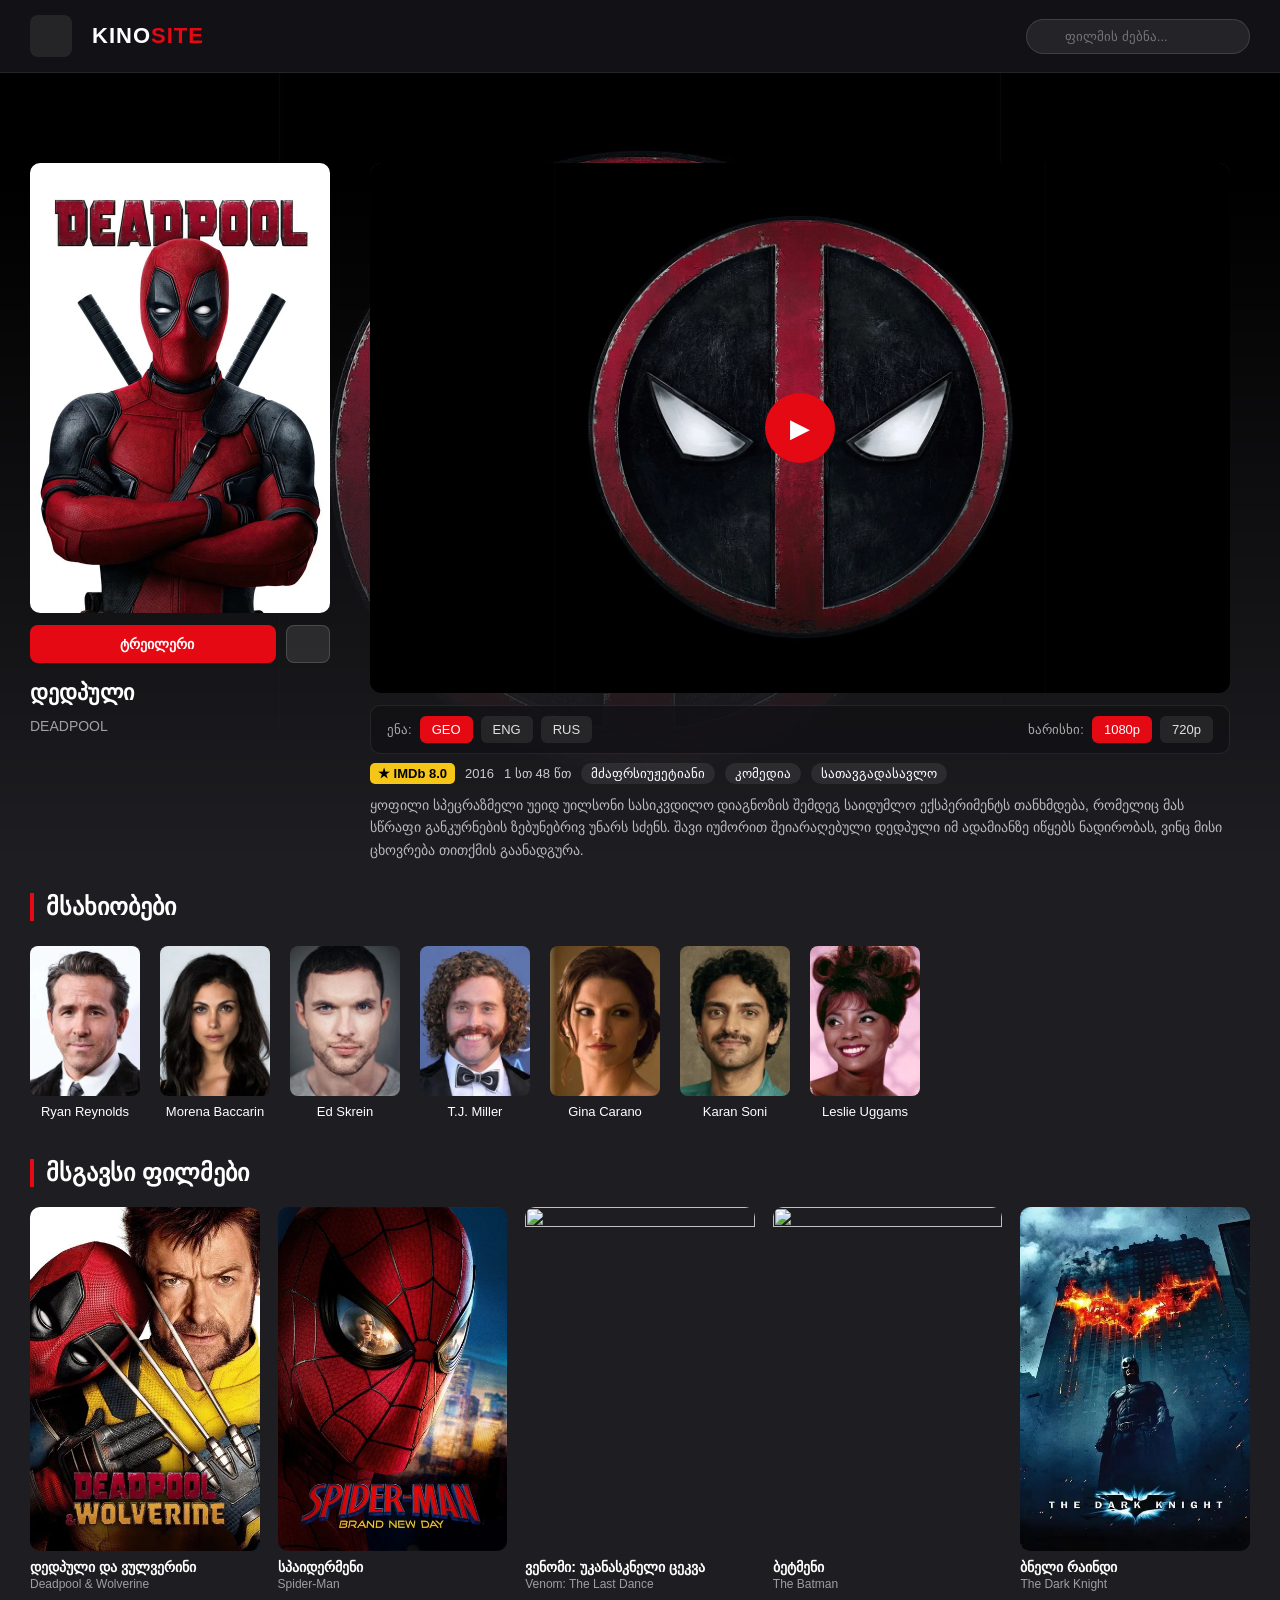
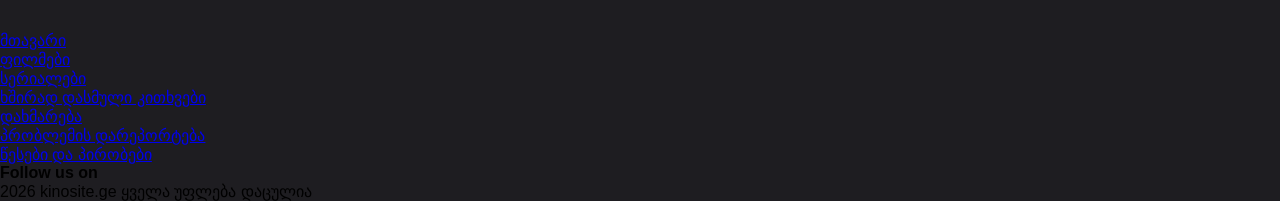
==== deadpoolmovie.html @ adba1d5c "css" ====
<!DOCTYPE html>
<html lang="ka">

<head>
    <meta charset="UTF-8">
    <meta name="viewport" content="width=device-width, initial-scale=1.0">
    <title>KINOSITE-ფილმები და სერიალები ქართულად</title>
    <link rel="shortcut icon" href="/image_2026-11-12_034039903-removebg-preview.png" type="image/x-icon">
    <link rel="stylesheet" href="https://cdnjs.cloudflare.com/ajax/libs/font-awesome/7.3.1/css/all.css"
        integrity="sha512-x9WwyMYBnlXMNQ6kQ/Lyzu1NqIhLQKL5Oq6xByfXuRj7s9CskyCbLv/1IjqzJmXwFXWr0ov6jBV7Qbc0hh9nHg=="
        crossorigin="anonymous" referrerpolicy="no-referrer">
    <link rel="stylesheet" href="deadpoolmovie.css">
</head>

<body>
    <header class="navbar">
        <div class="nav-left">
            <input type="checkbox" id="menu-toggle" class="toggle-checkbox">

            <label for="menu-toggle" class="menu-btn">
                <i class="fa-solid fa-bars"></i>
            </label>

            <a href="/index.html" class="logo">KINO<span>SITE</span></a>
            <nav class="dropdown-sidebar">
                <ul>
                    <li><a href="#"><i class="fa-solid fa-tv"></i> სერიალები</a></li>
                    <li><a href="/kinoebi.html"><i class="fa-solid fa-film"></i> ფილმები</a></li>
                    <li><a href="#"><i class="fa-solid fa-dragon"></i> ანიმეები</a></li>
                    <li><a href="#"><i class="fa-solid fa-wand-magic-sparkles"></i> ანიმაციები</a></li>

                    <li class="genre-item">
                        <input type="checkbox" id="genre-toggle" class="toggle-checkbox">
                        <label for="genre-toggle" class="genre-label">
                            <span><i class="fa-solid fa-layer-group"></i> ჟანრი</span>
                            <i class="fa-solid fa-chevron-down arrow"></i>
                        </label>

                        <ul class="genre-submenu">
                            <li><a href="#">მძაფრსიუჟეტიანი</a></li>
                            <li><a href="#">სათავგადასავლო</a></li>
                            <li><a href="#">ფანტასტიკა</a></li>
                            <li><a href="#">ფენტეზი</a></li>
                            <li><a href="#">კომედია</a></li>
                            <li><a href="#">დრამა</a></li>
                            <li><a href="#">თრილერი</a></li>
                            <li><a href="#">საშინელებათა</a></li>
                            <li><a href="#">დეტექტივი</a></li>
                            <li><a href="#">კრიმინალური</a></li>
                            <li><a href="#">მელოდრამა</a></li>
                            <li><a href="#">ისტორიული</a></li>
                            <li><a href="#">საოჯახო</a></li>
                        </ul>
                    </li>
                </ul>
            </nav>
        </div>

        <div class="nav-right">
            <div class="search-box">
                <i class="fa-solid fa-magnifying-glass"></i>
                <input type="text" id="search" placeholder="ფილმის ძებნა..." class="search-input">
            </div>
        </div>
    </header>

    <div class="container">
        <div class="backimg">
            <img src="/deadpool/moviepage/MJvUuCAgurK1JgXUJvGrDa37Ke.webp" alt="">
        </div>

        <div class="movieimg">
            <img src="/deadpool/moviepage/3E53WEZJqP6aM84D8CckXx4pIHw.webp" alt="">

            <div class="movie-actions">
                <button type="button" class="trailer-btn" onclick="openTrailer()">
                    <i class="fa-solid fa-film"></i> ტრეილერი
                </button>
                <button type="button" class="fav-btn" onclick="this.classList.toggle('active')">
                    <i class="fa-solid fa-heart"></i>
                </button>
            </div>
        </div>

        <div class="agwera">
            <p>დედპული <br> <span>DEADPOOL</span></p>
        </div>

        <div class="video-box" onclick="playVideo(this)">
            <img src="/deadpool/moviepage/MJvUuCAgurK1JgXUJvGrDa37Ke.webp" class="cover-img" alt="">
            <div class="play-btn">▶</div>

            <video id="myVideo" controls width="100%">
                <source src="/deadpool/moviepage/12916890_1920_1080_30fps.mp4" type="video/mp4">
            </video>
        </div>

        <div class="player-bar">
            <div class="lang-switch">
                <span>ენა:</span>
                <button type="button" class="opt-btn active" onclick="selectOpt(this)">GEO</button>
                <button type="button" class="opt-btn" onclick="selectOpt(this)">ENG</button>
                <button type="button" class="opt-btn" onclick="selectOpt(this)">RUS</button>
            </div>

            <div class="quality-switch">
                <span>ხარისხი:</span>
                <button type="button" class="opt-btn active" onclick="selectOpt(this)">1080p</button>
                <button type="button" class="opt-btn" onclick="selectOpt(this)">720p</button>
            </div>
        </div>

        <div class="movie-info">
            <div class="movie-meta">
                <span class="imdb">★ IMDb 8.0</span>
                <span>2016</span>
                <span>1 სთ 48 წთ</span>
                <span class="genre-tag">მძაფრსიუჟეტიანი</span>
                <span class="genre-tag">კომედია</span>
                <span class="genre-tag">სათავგადასავლო</span>
            </div>
            <p class="story">
                ყოფილი სპეცრაზმელი უეიდ უილსონი სასიკვდილო დიაგნოზის შემდეგ საიდუმლო ექსპერიმენტს თანხმდება,
                რომელიც მას სწრაფი განკურნების ზებუნებრივ უნარს სძენს. შავი იუმორით შეიარაღებული დედპული
                იმ ადამიანზე იწყებს ნადირობას, ვინც მისი ცხოვრება თითქმის გაანადგურა.
            </p>
        </div>
    </div>

    <div class="artist">
        <div class="artist-text">
            <p>მსახიობები</p>
        </div>

        <div class="card">
            <img src="/deadpool artist/Ryan Reynolds.webp" alt="">
            <p>Ryan Reynolds</p>
        </div>

        <div class="card">
            <img src="/deadpool artist/Morena Baccarin.webp" alt="">
            <p>Morena Baccarin</p>
        </div>

        <div class="card">
            <img src="/deadpool artist/Ed Skrein.webp" alt="">
            <p>Ed Skrein</p>
        </div>

        <div class="card">
            <img src="/deadpool artist/T.J miller.webp" alt="">
            <p>T.J. Miller</p>
        </div>

        <div class="card">
            <img src="/deadpool artist/Gina Carano.webp" alt="">
            <p>Gina Carano</p>
        </div>

        <div class="card">
            <img src="/deadpool artist/Karan Soni.webp" alt="">
            <p>Karan Soni</p>
        </div>

        <div class="card">
            <img src="/deadpool artist/Lestie Uggams.webp" alt="">
            <p>Leslie Uggams</p>
        </div>
    </div>

    <div class="similar-movies">
        <div class="similar-title">
            <p>მსგავსი ფილმები</p>
        </div>

        <div class="similar-grid">
            <a href="/deadpool.html" class="similar-card">
                <img src="/movies/Deadpool & Wolverine.webp" alt="">
                <p>დედპული და ვულვერინი</p>
                <span>Deadpool & Wolverine</span>
            </a>

            <a href="/deadpool.html" class="similar-card">
                <img src="/movies/spiderman.webp" alt="">
                <p>სპაიდერმენი</p>
                <span>Spider-Man</span>
            </a>

            <a href="/deadpool.html" class="similar-card">
                <img src="/movies/venom3.webp" alt="">
                <p>ვენომი: უკანასკნელი ცეკვა</p>
                <span>Venom: The Last Dance</span>
            </a>

            <a href="/deadpool.html" class="similar-card">
                <img src="/movies/batman.webp" alt="">
                <p>ბეტმენი</p>
                <span>The Batman</span>
            </a>

            <a href="/deadpool.html" class="similar-card">
                <img src="/movies/the dark knight.webp" alt="">
                <p>ბნელი რაინდი</p>
                <span>The Dark Knight</span>
            </a>
        </div>
    </div>

    <div id="trailerModal" class="trailer-modal" onclick="closeTrailer(event)">
        <div class="trailer-content">
            <button type="button" class="close-trailer" onclick="closeTrailer(event)">✕</button>
            <iframe id="trailerFrame" src="" title="Deadpool Trailer" allowfullscreen></iframe>
        </div>
    </div>

    <footer class="footer">
        <div class="footer-top">
            <div class="footer-links">
                <ul>
                    <li><a href="/index.html">მთავარი</a></li>
                    <li><a href="/kinoebi.html">ფილმები</a></li>
                    <li><a href="#">სერიალები</a></li>
                </ul>

                <ul>
                    <li><a href="#">ხშირად დასმული კითხვები</a></li>
                    <li><a href="#">დახმარება</a></li>
                    <li><a href="#">პრობლემის დარეპორტება</a></li>
                </ul>

                <ul>
                    <li><a href="#">წესები და პირობები</a></li>
                </ul>
            </div>

            <div class="footer-social">
                <h4>Follow us on</h4>
                <div class="social-icons">
                    <a href="#"><i class="fa-brands fa-facebook"></i></a>
                    <a href="#"><i class="fa-brands fa-tiktok"></i></a>
                    <a href="#"><i class="fa-brands fa-instagram"></i></a>
                </div>
            </div>
        </div>

        <div class="footer-bottom">
            <span>2026 kinosite.ge</span>
            <span>ყველა უფლება დაცულია</span>
        </div>
    </footer>
<a href="#top" class="magla-asvla" id="backToTop">
    <i class="fa-solid fa-arrow-up"></i>
</a>
    <script src="/deadpoolmoviel.js"></script>
    
</body>

</html>
---- deadpoolmovie.css ----
* {
  margin: 0;
  padding: 0;
  box-sizing: border-box;
}

body {
  width: 100%;
  background-color: #1E1D21;
  font-family: Arial, Helvetica, sans-serif;
  max-width: 100%;
}

.toggle-checkbox {
  display: none;
}

.navbar {
  position: sticky;
  top: 0;
  z-index: 1000;
  display: flex;
  justify-content: space-between;
  align-items: center;
  padding: 15px 30px;
  background: rgba(18, 18, 22, 0.92);
  backdrop-filter: blur(8px);
  border-bottom: 1px solid rgba(255, 255, 255, 0.08);
}

.nav-left {
  display: flex;
  align-items: center;
  gap: 20px;
  position: relative;
}

.menu-btn {
  background: rgba(255, 255, 255, 0.08);
  color: #fff;
  font-size: 20px;
  width: 42px;
  height: 42px;
  border-radius: 8px;
  cursor: pointer;
  display: flex;
  align-items: center;
  justify-content: center;
  transition: 0.25s;
  user-select: none;
}

.menu-btn:hover {
  background: #e50914;
}

.logo {
  color: #fff;
  font-size: 22px;
  font-weight: bold;
  text-decoration: none;
  letter-spacing: 1px;
}

.logo span {
  color: #e50914;
}

.dropdown-sidebar {
  position: absolute;
  top: 58px;
  left: 0;
  width: 250px;
  max-height: 80vh;
  overflow-y: auto;
  background: #18181f;
  border: 1px solid rgba(255, 255, 255, 0.1);
  border-radius: 10px;
  padding: 8px 0;
  box-shadow: 0 15px 35px rgba(0, 0, 0, 0.65);
  opacity: 0;
  visibility: hidden;
  transform: translateY(-10px);
  transition: all 0.25s ease;
}

#menu-toggle:checked ~ .dropdown-sidebar {
  opacity: 1;
  visibility: visible;
  transform: translateY(0);
}

#menu-toggle:checked + .menu-btn {
  background: #e50914;
}

.dropdown-sidebar::-webkit-scrollbar {
  width: 5px;
}

.dropdown-sidebar::-webkit-scrollbar-thumb {
  background: #e50914;
  border-radius: 5px;
}

.dropdown-sidebar ul {
  list-style: none;
  margin: 0;
  padding: 0;
}

.dropdown-sidebar ul li a,
.genre-label {
  display: flex;
  align-items: center;
  justify-content: space-between;
  padding: 12px 20px;
  color: #e0e0e0;
  text-decoration: none;
  font-size: 15px;
  cursor: pointer;
  transition: 0.2s;
  user-select: none;
}

.dropdown-sidebar ul li a {
  justify-content: flex-start;
  gap: 12px;
}

.genre-label span {
  display: flex;
  align-items: center;
  gap: 12px;
}

.dropdown-sidebar ul li a i:first-child,
.genre-label span i {
  width: 18px;
  text-align: center;
  color: #e50914;
}

.dropdown-sidebar ul li a:hover,
.genre-label:hover {
  background: rgba(255, 255, 255, 0.07);
  color: #fff;
  padding-left: 25px;
}

.arrow {
  font-size: 12px;
  transition: transform 0.25s ease;
}

.genre-submenu {
  display: none;
  background: #121217;
  padding: 5px 0;
  border-top: 1px solid rgba(255, 255, 255, 0.05);
}

#genre-toggle:checked ~ .genre-submenu {
  display: block;
}

#genre-toggle:checked + .genre-label .arrow {
  transform: rotate(180deg);
}

.genre-submenu li a {
  padding: 9px 20px 9px 48px;
  font-size: 14px;
  color: #b0b0b0;
}

.genre-submenu li a:hover {
  color: #e50914;
  padding-left: 52px;
}

.search-box {
  position: relative;
  display: flex;
  align-items: center;
}

.search-box i {
  position: absolute;
  left: 14px;
  color: #888;
  font-size: 14px;
  pointer-events: none;
}

.search-input {
  background: rgba(255, 255, 255, 0.08);
  border: 1px solid rgba(255, 255, 255, 0.12);
  padding: 9px 15px 9px 38px;
  border-radius: 20px;
  color: #fff;
  outline: none;
  transition: 0.25s;
}

.search-input:focus {
  border-color: #e50914;
}

.container {
  position: relative;
  width: 100%;
  min-height: 780px;
}

.backimg {
  width: 100%;
  height: 780px;
}

.backimg img {
  display: block;
  width: 100%;
  height: 100%;
  object-fit: cover;
  -webkit-mask-image: linear-gradient(to bottom, black 100px, transparent 100%);
  mask-image: linear-gradient(to bottom, black 100px, transparent 100%);
}

.movieimg {
  position: absolute;
  top: 90px;
  left: 30px;
  width: 300px;
}

.movieimg img {
  position: static;
  width: 300px;
  height: 450px;
  object-fit: cover;
  border-radius: 10px;
  display: block;
}

.movie-actions {
  display: flex;
  gap: 10px;
  margin-top: 12px;
}

.trailer-btn {
  flex: 1;
  background: #e50914;
  color: #fff;
  border: none;
  padding: 11px 16px;
  border-radius: 8px;
  font-size: 14px;
  font-weight: bold;
  cursor: pointer;
  display: flex;
  align-items: center;
  justify-content: center;
  gap: 8px;
  transition: 0.2s;
}

.trailer-btn:hover {
  background: #f6121d;
}

.fav-btn {
  width: 44px;
  background: rgba(255, 255, 255, 0.1);
  color: #fff;
  border: 1px solid rgba(255, 255, 255, 0.15);
  border-radius: 8px;
  font-size: 16px;
  cursor: pointer;
  transition: 0.2s;
}

.fav-btn:hover,
.fav-btn.active {
  background: #e50914;
  border-color: #e50914;
}

.agwera p {
  position: absolute;
  top: 605px;
  left: 30px;
  width: 300px;
  color: white;
  font-size: 22px;
  font-weight: bold;
  line-height: 1.4;
}

.agwera p span {
  font-size: 14px;
  color: #a0a0a8;
  font-weight: normal;
}

.video-box {
  position: absolute;
  top: 90px;
  left: 370px;
  right: 50px;
  height: 530px;
  cursor: pointer;
  background: #000;
  border-radius: 12px;
  overflow: hidden;
}

.video-box video {
  position: absolute;
  inset: 0;
  width: 100%;
  height: 100%;
  object-fit: contain;
}

.cover-img {
  position: absolute;
  inset: 0;
  width: 100%;
  height: 100%;
  object-fit: cover;
  z-index: 2;
}

.play-btn {
  position: absolute;
  top: 50%;
  left: 50%;
  transform: translate(-50%, -50%);
  width: 70px;
  height: 70px;
  background: #e50914;
  color: #fff;
  font-size: 26px;
  border-radius: 50%;
  display: flex;
  align-items: center;
  justify-content: center;
  z-index: 3;
}

.seek-left,
.seek-right {
  position: absolute;
  top: 0;
  width: 30%;
  height: 82%;
  z-index: 1;
}

.seek-left {
  left: 0;
}

.seek-right {
  right: 0;
}

.player-bar {
  position: absolute;
  top: 632px;
  left: 370px;
  right: 50px;
  display: flex;
  justify-content: space-between;
  align-items: center;
  flex-wrap: wrap;
  gap: 12px;
  background: rgba(18, 18, 22, 0.85);
  border: 1px solid rgba(255, 255, 255, 0.08);
  padding: 10px 16px;
  border-radius: 10px;
}

.lang-switch,
.quality-switch {
  display: flex;
  align-items: center;
  gap: 8px;
  color: #aaa;
  font-size: 13px;
}

.opt-btn {
  background: rgba(255, 255, 255, 0.08);
  color: #e0e0e0;
  border: none;
  padding: 6px 12px;
  border-radius: 6px;
  font-size: 13px;
  cursor: pointer;
  transition: 0.2s;
}

.opt-btn:hover,
.opt-btn.active {
  background: #e50914;
  color: #fff;
}

.movie-info {
  position: absolute;
  top: 690px;
  left: 370px;
  right: 50px;
  color: #e0e0e0;
}

.movie-meta {
  display: flex;
  flex-wrap: wrap;
  align-items: center;
  gap: 10px;
  font-size: 13px;
  margin-bottom: 10px;
  color: #ccc;
}

.imdb {
  background: #f5c518;
  color: #000;
  font-weight: bold;
  padding: 3px 8px;
  border-radius: 5px;
}

.genre-tag {
  background: rgba(255, 255, 255, 0.08);
  padding: 3px 10px;
  border-radius: 12px;
  color: #fff;
}

.story {
  font-size: 14px;
  line-height: 1.6;
  color: #b8b8c0;
}

.artist {
  display: flex;
  flex-wrap: wrap;
  padding: 40px 30px 30px;
  gap: 20px;
}

.artist .artist-text {
  width: 100%;
  color: white;
  font-size: 24px;
  font-weight: bold;
  border-left: 4px solid #e50914;
  padding-left: 12px;
  margin-bottom: 5px;
}

.artist .card {
  display: flex;
  flex-direction: column;
  align-items: center;
  text-align: center;
  width: 110px;
  color: white;
  font-size: 13px;
  gap: 8px;
}

.artist .card img {
  width: 100%;
  height: 150px;
  object-fit: cover;
  border-radius: 8px;
}

.similar-movies {
  padding: 10px 30px 40px;
}

.similar-title {
  color: white;
  font-size: 24px;
  font-weight: bold;
  border-left: 4px solid #e50914;
  padding-left: 12px;
  margin-bottom: 20px;
}

.similar-grid {
  display: grid;
  grid-template-columns: repeat(5, 1fr);
  gap: 18px;
}

.similar-card {
  text-decoration: none;
  color: #fff;
  display: flex;
  flex-direction: column;
}

.similar-card img {
  width: 100%;
  aspect-ratio: 2 / 3;
  object-fit: cover;
  border-radius: 10px;
  margin-bottom: 8px;
  transition: 0.3s;
}

.similar-card:hover img {
  transform: scale(1.03);
}

.similar-card p {
  font-size: 14px;
  font-weight: bold;
}

.similar-card span {
  font-size: 12px;
  color: #9e9ea6;
  margin-top: 2px;
}

.trailer-modal {
  position: fixed;
  inset: 0;
  background: rgba(0, 0, 0, 0.85);
  z-index: 2000;
  display: none;
  align-items: center;
  justify-content: center;
  padding: 20px;
}

.trailer-modal.open {
  display: flex;
}

.trailer-content {
  position: relative;
  width: 100%;
  max-width: 850px;
  aspect-ratio: 16 / 9;
  background: #000;
  border-radius: 12px;
  overflow: hidden;
}

.trailer-content iframe {
  width: 100%;
  height: 100%;
  border: none;
}

.close-trailer {
  position: absolute;
  top: 10px;
  right: 10px;
  width: 34px;
  height: 34px;
  background: #e50914;
  color: #fff;
  border: none;
  border-radius: 50%;
  font-size: 16px;
  cursor: pointer;
  z-index: 10;
}
html {
  scroll-behavior: smooth;
}

.magla-asvla {
  position: fixed;
  bottom: 25px;
  right: 25px;
  width: 44px;
  height: 44px;
  background: #e50914;
  color: #fff;
  border-radius: 50%;
  display: none;
  align-items: center;
  justify-content: center;
  text-decoration: none;
  font-size: 16px;
  box-shadow: 0 6px 20px rgba(0, 0, 0, 0.5);
  z-index: 900;
  transition: 0.25s;
}

.magla-asvla.visible {
  display: flex;
}

.magla-asvla:hover {
  transform: translateY(-3px);
}
@media (max-width: 1100px) {
  .container {
    min-height: auto;
    display: flex;
    flex-direction: column;
    align-items: center;
    width: 100%;
    padding: 20px 15px 30px;
    gap: 18px;
  }

  .backimg {
    display: none;
  }

  .video-box {
    position: relative;
    order: 1;
    width: 100%;
    height: auto;
    aspect-ratio: 16 / 9;
    top: auto;
    left: auto;
    right: auto;
  }

  .player-bar {
    position: static;
    order: 2;
    width: 100%;
  }

  .movieimg {
    position: static;
    order: 3;
    width: 180px;
    display: flex;
    flex-direction: column;
    align-items: center;
  }

  .movieimg img {
    width: 170px;
    height: auto;
  }

  .movie-actions {
    width: 100%;
  }

  .agwera {
    order: 4;
    width: 100%;
    text-align: center;
  }

  .agwera p {
    position: static;
    width: 100%;
    font-size: 24px;
  }

  .movie-info {
    position: static;
    order: 5;
    width: 100%;
  }

  .movie-meta {
    justify-content: center;
  }

  .story {
    text-align: center;
  }

  .artist {
    padding: 15px 15px 30px;
    justify-content: center;
  }

  .similar-movies {
    padding: 10px 15px 30px;
  }

  .similar-grid {
    grid-template-columns: repeat(3, 1fr);
    gap: 10px;
  }

  .footer-links {
    grid-template-columns: 1fr !important;
    gap: 25px !important;
  }
}
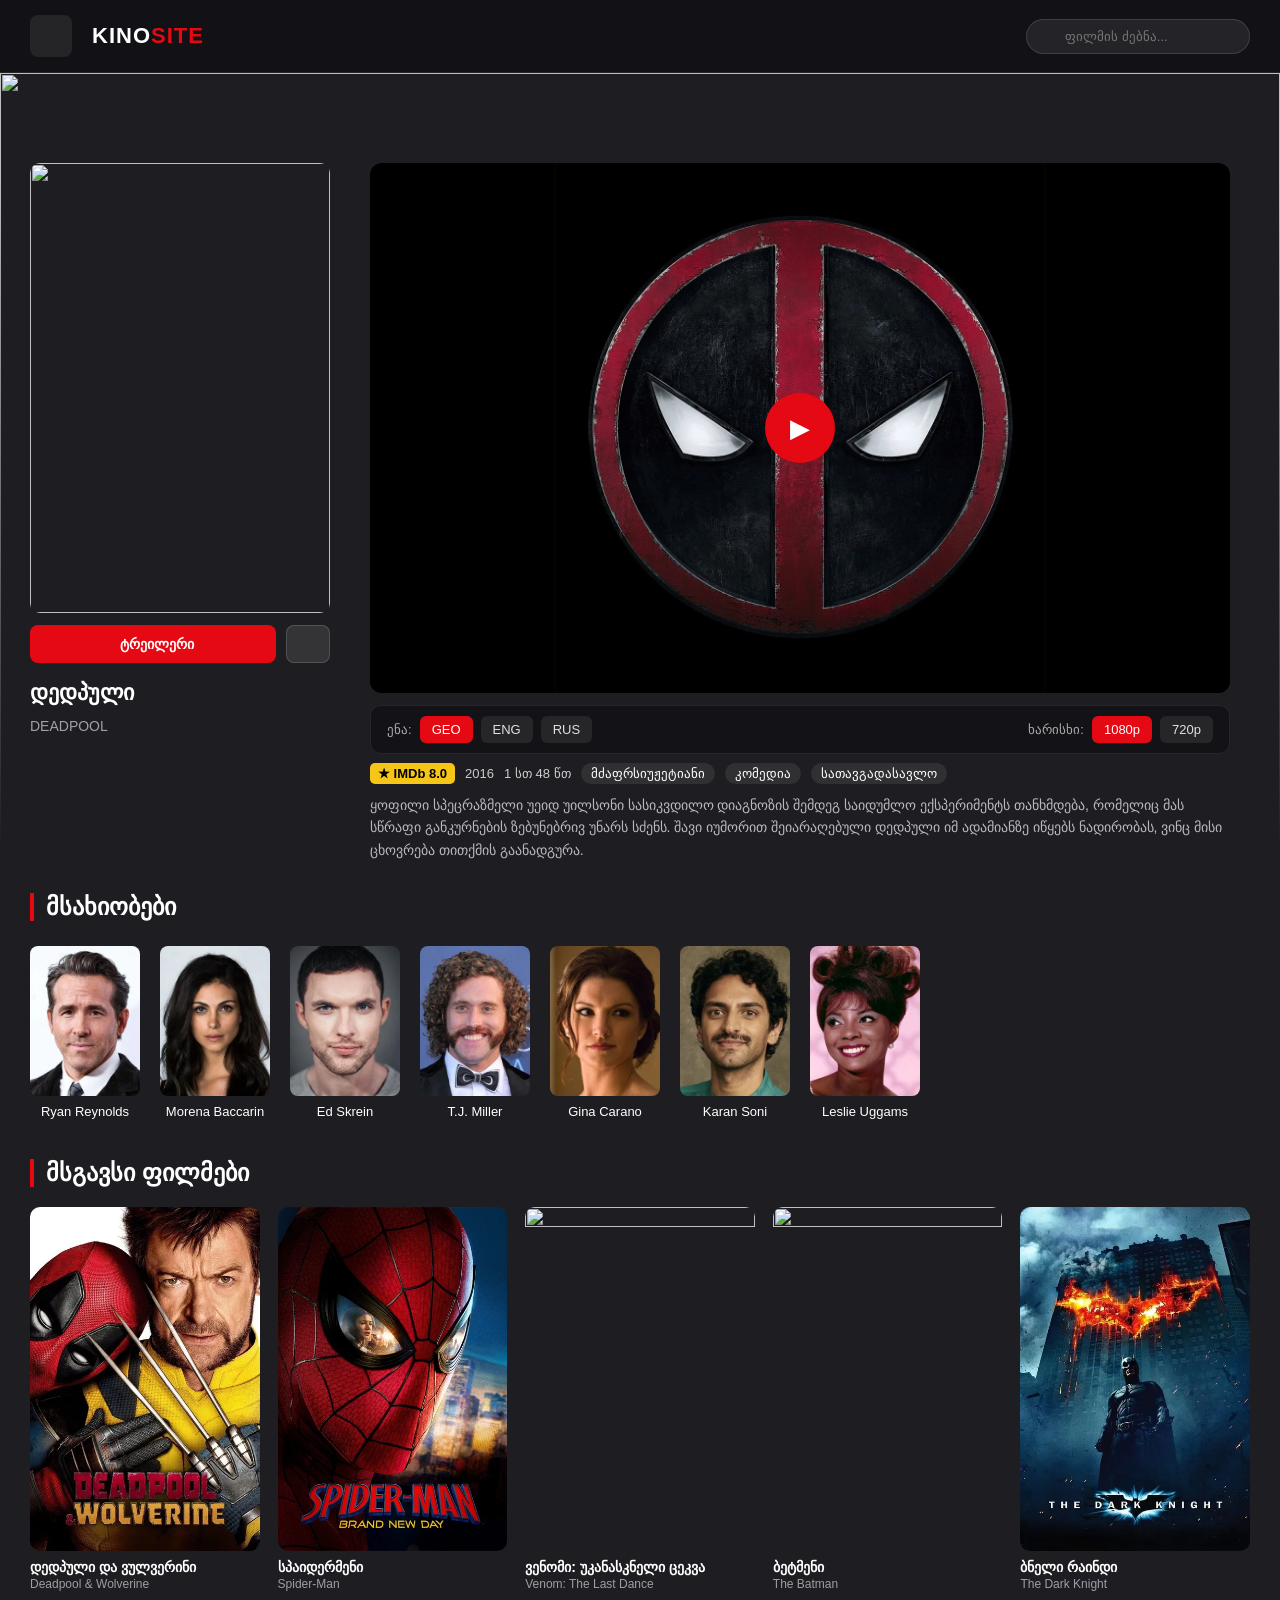
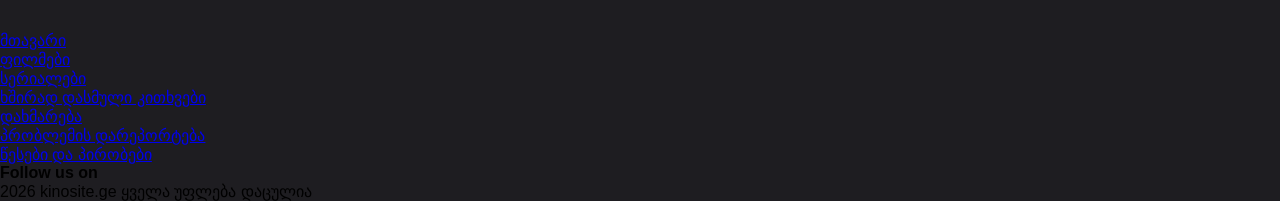
==== commit a3875d67: "damgala" ====
--- a/deadpoolmovie.html
+++ b/deadpoolmovie.html
@@ -9,7 +9,7 @@
     <link rel="stylesheet" href="https://cdnjs.cloudflare.com/ajax/libs/font-awesome/7.3.1/css/all.css"
         integrity="sha512-x9WwyMYBnlXMNQ6kQ/Lyzu1NqIhLQKL5Oq6xByfXuRj7s9CskyCbLv/1IjqzJmXwFXWr0ov6jBV7Qbc0hh9nHg=="
         crossorigin="anonymous" referrerpolicy="no-referrer">
-    <link rel="stylesheet" href="deadpoolmovie.css">
+        <link rel="stylesheet" href="deadpoolmovie.css">
 </head>
 
 <body>
@@ -21,11 +21,11 @@
                 <i class="fa-solid fa-bars"></i>
             </label>
 
-            <a href="/index.html" class="logo">KINO<span>SITE</span></a>
+            <a href="index.html" class="logo">KINO<span>SITE</span></a>
             <nav class="dropdown-sidebar">
                 <ul>
                     <li><a href="#"><i class="fa-solid fa-tv"></i> სერიალები</a></li>
-                    <li><a href="/kinoebi.html"><i class="fa-solid fa-film"></i> ფილმები</a></li>
+                    <li><a href="kinoebi.html"><i class="fa-solid fa-film"></i> ფილმები</a></li>
                     <li><a href="#"><i class="fa-solid fa-dragon"></i> ანიმეები</a></li>
                     <li><a href="#"><i class="fa-solid fa-wand-magic-sparkles"></i> ანიმაციები</a></li>
 
@@ -66,11 +66,11 @@
 
     <div class="container">
         <div class="backimg">
-            <img src="/deadpool/moviepage/MJvUuCAgurK1JgXUJvGrDa37Ke.webp" alt="">
+            <img src="MJvUuCAgurK1JgXUJvGrDa37Ke.webp" alt="">
         </div>
 
         <div class="movieimg">
-            <img src="/deadpool/moviepage/3E53WEZJqP6aM84D8CckXx4pIHw.webp" alt="">
+            <img src="3E53WEZJqP6aM84D8CckXx4pIHw.webp" alt="">
 
             <div class="movie-actions">
                 <button type="button" class="trailer-btn" onclick="openTrailer()">
@@ -87,11 +87,11 @@
         </div>
 
         <div class="video-box" onclick="playVideo(this)">
-            <img src="/deadpool/moviepage/MJvUuCAgurK1JgXUJvGrDa37Ke.webp" class="cover-img" alt="">
+            <img src="moviepage/MJvUuCAgurK1JgXUJvGrDa37Ke.webp" class="cover-img" alt="">
             <div class="play-btn">▶</div>
 
             <video id="myVideo" controls width="100%">
-                <source src="/deadpool/moviepage/12916890_1920_1080_30fps.mp4" type="video/mp4">
+                <source src="moviepage/12916890_1920_1080_30fps.mp4" type="video/mp4">
             </video>
         </div>
 
@@ -248,11 +248,11 @@
             <span>ყველა უფლება დაცულია</span>
         </div>
     </footer>
-<a href="#top" class="magla-asvla" id="backToTop">
-    <i class="fa-solid fa-arrow-up"></i>
-</a>
-    <script src="/deadpoolmoviel.js"></script>
-    
+    <a href="#top" class="magla-asvla" id="backToTop">
+        <i class="fa-solid fa-arrow-up"></i>
+    </a>
+    <script src="deadpoolmovie.js"></script>
+
 </body>
 
 </html>
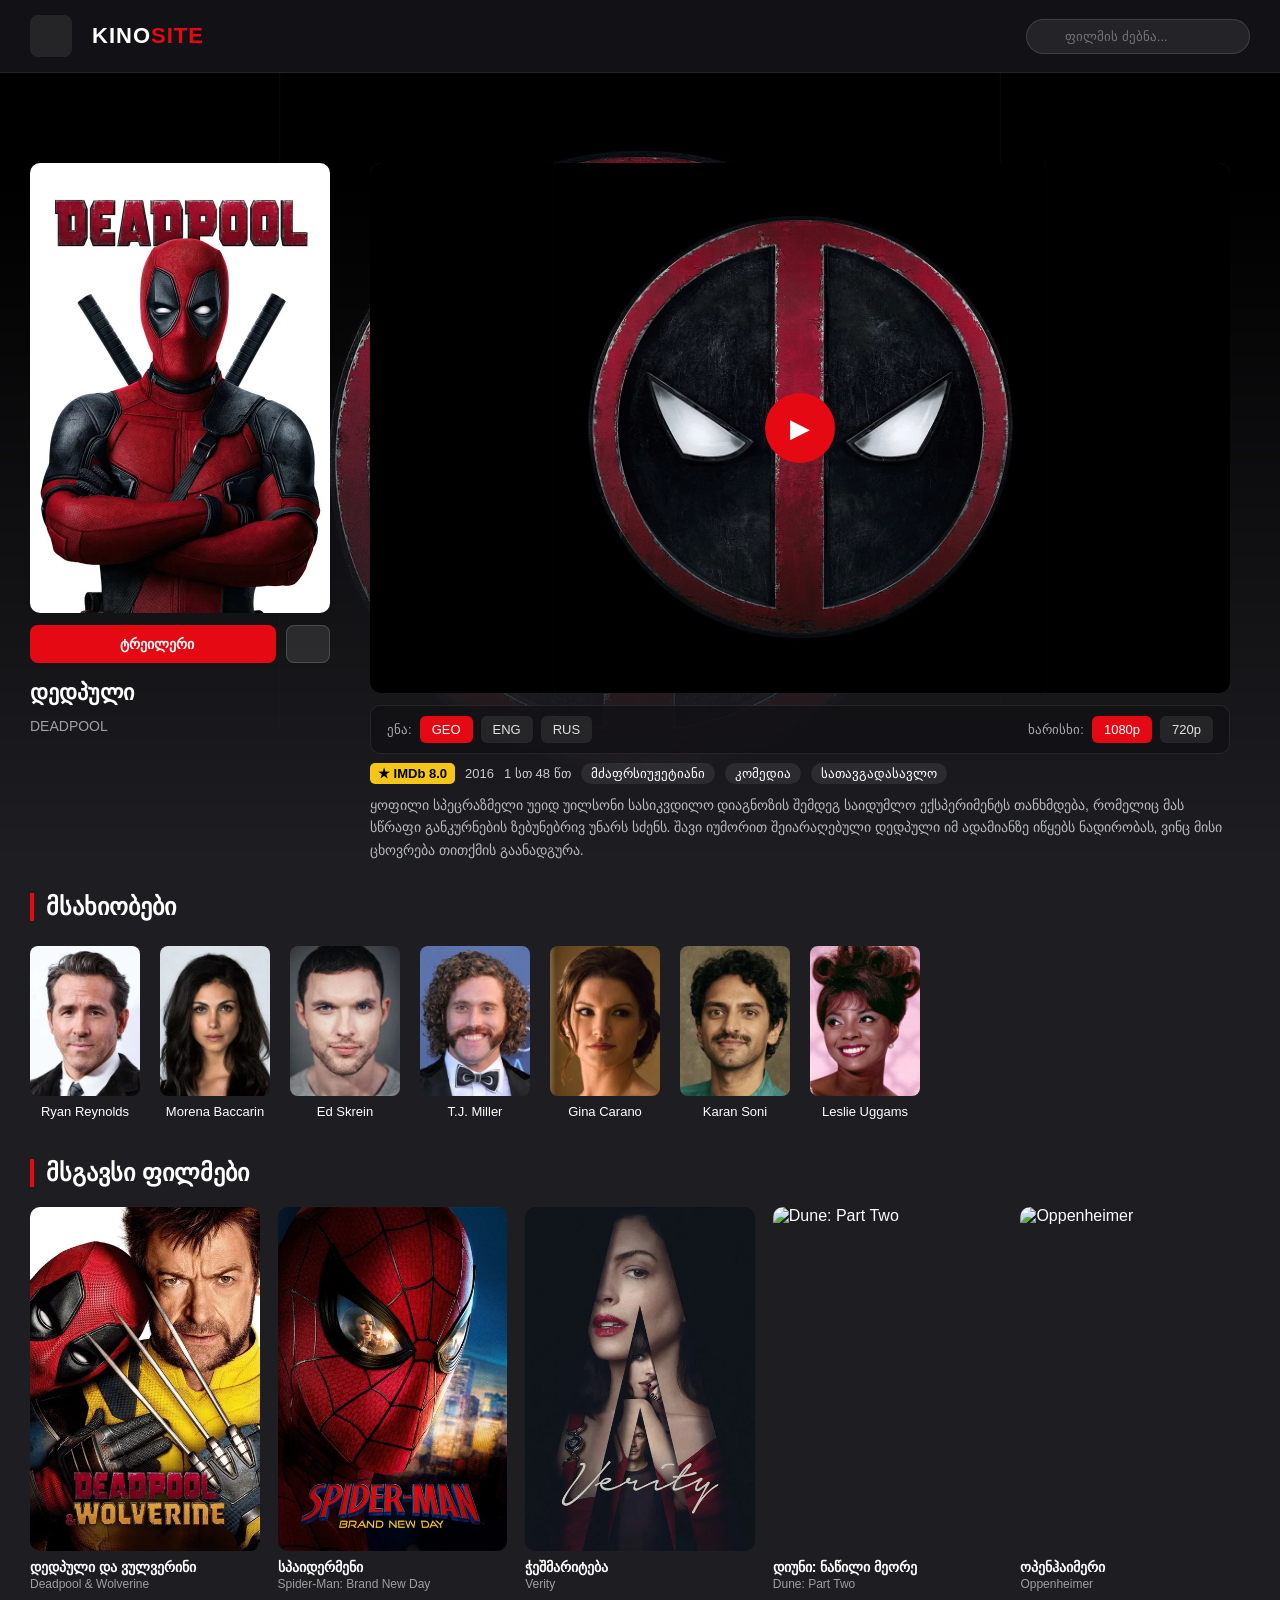
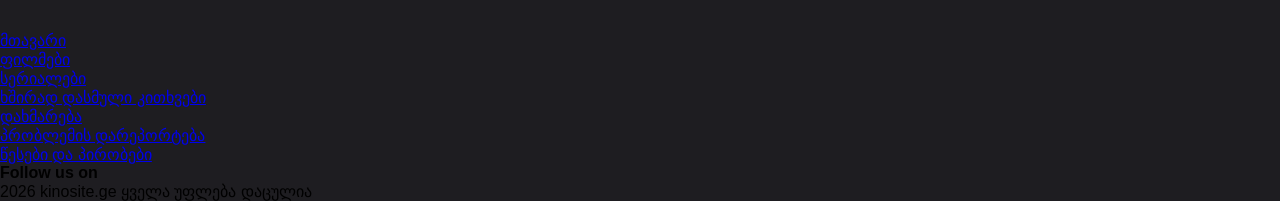
==== commit 8cce5efa: "more js" ====
--- a/deadpoolmovie.html
+++ b/deadpoolmovie.html
@@ -4,15 +4,16 @@
 <head>
     <meta charset="UTF-8">
     <meta name="viewport" content="width=device-width, initial-scale=1.0">
-    <title>KINOSITE-ფილმები და სერიალები ქართულად</title>
-    <link rel="shortcut icon" href="/image_2026-11-12_034039903-removebg-preview.png" type="image/x-icon">
+    <title id="pageTitle">KINOSITE - ფილმები და სერიალები ქართულად</title>
+    <link rel="shortcut icon" href="image_2026-11-12_034039903-removebg-preview.png" type="image/x-icon">
     <link rel="stylesheet" href="https://cdnjs.cloudflare.com/ajax/libs/font-awesome/7.3.1/css/all.css"
         integrity="sha512-x9WwyMYBnlXMNQ6kQ/Lyzu1NqIhLQKL5Oq6xByfXuRj7s9CskyCbLv/1IjqzJmXwFXWr0ov6jBV7Qbc0hh9nHg=="
         crossorigin="anonymous" referrerpolicy="no-referrer">
-        <link rel="stylesheet" href="deadpoolmovie.css">
+    <link rel="stylesheet" href="deadpoolmovie.css">
+    <link rel="stylesheet" href="mtavari.css">
 </head>
 
-<body>
+<body id="top">
     <header class="navbar">
         <div class="nav-left">
             <input type="checkbox" id="menu-toggle" class="toggle-checkbox">
@@ -24,10 +25,10 @@
             <a href="index.html" class="logo">KINO<span>SITE</span></a>
             <nav class="dropdown-sidebar">
                 <ul>
-                    <li><a href="#"><i class="fa-solid fa-tv"></i> სერიალები</a></li>
+                    <li><a href="index.html"><i class="fa-solid fa-tv"></i> სერიალები</a></li>
                     <li><a href="kinoebi.html"><i class="fa-solid fa-film"></i> ფილმები</a></li>
-                    <li><a href="#"><i class="fa-solid fa-dragon"></i> ანიმეები</a></li>
-                    <li><a href="#"><i class="fa-solid fa-wand-magic-sparkles"></i> ანიმაციები</a></li>
+                    <li><a href="index.html"><i class="fa-solid fa-dragon"></i> ანიმეები</a></li>
+                    <li><a href="index.html"><i class="fa-solid fa-wand-magic-sparkles"></i> ანიმაციები</a></li>
 
                     <li class="genre-item">
                         <input type="checkbox" id="genre-toggle" class="toggle-checkbox">
@@ -59,113 +60,83 @@
         <div class="nav-right">
             <div class="search-box">
                 <i class="fa-solid fa-magnifying-glass"></i>
-                <input type="text" id="search" placeholder="ფილმის ძებნა..." class="search-input">
+                <input type="text" id="moviePageSearch" placeholder="ფილმის ძებნა..." class="search-input">
             </div>
         </div>
     </header>
 
     <div class="container">
         <div class="backimg">
-            <img src="MJvUuCAgurK1JgXUJvGrDa37Ke.webp" alt="">
+            <img id="movieBackdrop" src="" alt="">
         </div>
 
         <div class="movieimg">
-            <img src="3E53WEZJqP6aM84D8CckXx4pIHw.webp" alt="">
+            <img id="moviePoster" src="" alt="">
 
             <div class="movie-actions">
                 <button type="button" class="trailer-btn" onclick="openTrailer()">
                     <i class="fa-solid fa-film"></i> ტრეილერი
                 </button>
-                <button type="button" class="fav-btn" onclick="this.classList.toggle('active')">
+                <button type="button" class="fav-btn" id="favBtn" onclick="toggleFavorite()">
                     <i class="fa-solid fa-heart"></i>
                 </button>
             </div>
         </div>
 
         <div class="agwera">
-            <p>დედპული <br> <span>DEADPOOL</span></p>
+            <p id="movieTitles">იტვირთება... <br> <span>LOADING</span></p>
         </div>
 
         <div class="video-box" onclick="playVideo(this)">
-            <img src="moviepage/MJvUuCAgurK1JgXUJvGrDa37Ke.webp" class="cover-img" alt="">
-            <div class="play-btn">▶</div>
+            <img id="videoCover" src="" class="cover-img" alt="">
+            <div class="play-btn" id="playBtn">▶</div>
 
             <video id="myVideo" controls width="100%">
-                <source src="moviepage/12916890_1920_1080_30fps.mp4" type="video/mp4">
+                <source id="videoSource" src="" type="video/mp4">
             </video>
         </div>
 
         <div class="player-bar">
             <div class="lang-switch">
                 <span>ენა:</span>
-                <button type="button" class="opt-btn active" onclick="selectOpt(this)">GEO</button>
-                <button type="button" class="opt-btn" onclick="selectOpt(this)">ENG</button>
-                <button type="button" class="opt-btn" onclick="selectOpt(this)">RUS</button>
+                <button type="button" class="opt-btn active" onclick="changeLanguage(this, 'geo')">GEO</button>
+                <button type="button" class="opt-btn" onclick="changeLanguage(this, 'eng')">ENG</button>
+                <button type="button" class="opt-btn" onclick="changeLanguage(this, 'rus')">RUS</button>
             </div>
 
             <div class="quality-switch">
                 <span>ხარისხი:</span>
-                <button type="button" class="opt-btn active" onclick="selectOpt(this)">1080p</button>
-                <button type="button" class="opt-btn" onclick="selectOpt(this)">720p</button>
+                <button type="button" class="opt-btn active" onclick="changeQuality(this, '1080')">1080p</button>
+                <button type="button" class="opt-btn" onclick="changeQuality(this, '720')">720p</button>
+            </div>
+        </div>
+
+        <div class="series-controls" id="seriesControls" style="display: none;">
+            <div class="season-row">
+                <span>სეზონი:</span>
+                <div class="season-btns" id="seasonButtons"></div>
+            </div>
+            <div class="episode-row">
+                <span>სერია:</span>
+                <div class="episode-btns" id="episodeButtons"></div>
             </div>
         </div>
 
         <div class="movie-info">
-            <div class="movie-meta">
-                <span class="imdb">★ IMDb 8.0</span>
-                <span>2016</span>
-                <span>1 სთ 48 წთ</span>
-                <span class="genre-tag">მძაფრსიუჟეტიანი</span>
-                <span class="genre-tag">კომედია</span>
-                <span class="genre-tag">სათავგადასავლო</span>
-            </div>
-            <p class="story">
-                ყოფილი სპეცრაზმელი უეიდ უილსონი სასიკვდილო დიაგნოზის შემდეგ საიდუმლო ექსპერიმენტს თანხმდება,
-                რომელიც მას სწრაფი განკურნების ზებუნებრივ უნარს სძენს. შავი იუმორით შეიარაღებული დედპული
-                იმ ადამიანზე იწყებს ნადირობას, ვინც მისი ცხოვრება თითქმის გაანადგურა.
-            </p>
-        </div>
-    </div>
-
-    <div class="artist">
+            <div class="movie-meta" id="movieMeta">
+                <span class="imdb">★ IMDb 0.0</span>
+                <span>2026</span>
+                <span>2 სთ</span>
+            </div>
+            <p class="story" id="movieStory"></p>
+        </div>
+    </div>
+
+    <div class="artist" id="artistSection">
         <div class="artist-text">
             <p>მსახიობები</p>
         </div>
-
-        <div class="card">
-            <img src="/deadpool artist/Ryan Reynolds.webp" alt="">
-            <p>Ryan Reynolds</p>
-        </div>
-
-        <div class="card">
-            <img src="/deadpool artist/Morena Baccarin.webp" alt="">
-            <p>Morena Baccarin</p>
-        </div>
-
-        <div class="card">
-            <img src="/deadpool artist/Ed Skrein.webp" alt="">
-            <p>Ed Skrein</p>
-        </div>
-
-        <div class="card">
-            <img src="/deadpool artist/T.J miller.webp" alt="">
-            <p>T.J. Miller</p>
-        </div>
-
-        <div class="card">
-            <img src="/deadpool artist/Gina Carano.webp" alt="">
-            <p>Gina Carano</p>
-        </div>
-
-        <div class="card">
-            <img src="/deadpool artist/Karan Soni.webp" alt="">
-            <p>Karan Soni</p>
-        </div>
-
-        <div class="card">
-            <img src="/deadpool artist/Lestie Uggams.webp" alt="">
-            <p>Leslie Uggams</p>
-        </div>
+        <div id="artistList" style="display: flex; flex-wrap: wrap; gap: 20px; width: 100%;"></div>
     </div>
 
     <div class="similar-movies">
@@ -173,43 +144,13 @@
             <p>მსგავსი ფილმები</p>
         </div>
 
-        <div class="similar-grid">
-            <a href="/deadpool.html" class="similar-card">
-                <img src="/movies/Deadpool & Wolverine.webp" alt="">
-                <p>დედპული და ვულვერინი</p>
-                <span>Deadpool & Wolverine</span>
-            </a>
-
-            <a href="/deadpool.html" class="similar-card">
-                <img src="/movies/spiderman.webp" alt="">
-                <p>სპაიდერმენი</p>
-                <span>Spider-Man</span>
-            </a>
-
-            <a href="/deadpool.html" class="similar-card">
-                <img src="/movies/venom3.webp" alt="">
-                <p>ვენომი: უკანასკნელი ცეკვა</p>
-                <span>Venom: The Last Dance</span>
-            </a>
-
-            <a href="/deadpool.html" class="similar-card">
-                <img src="/movies/batman.webp" alt="">
-                <p>ბეტმენი</p>
-                <span>The Batman</span>
-            </a>
-
-            <a href="/deadpool.html" class="similar-card">
-                <img src="/movies/the dark knight.webp" alt="">
-                <p>ბნელი რაინდი</p>
-                <span>The Dark Knight</span>
-            </a>
-        </div>
+        <div class="similar-grid" id="similarGrid"></div>
     </div>
 
     <div id="trailerModal" class="trailer-modal" onclick="closeTrailer(event)">
         <div class="trailer-content">
             <button type="button" class="close-trailer" onclick="closeTrailer(event)">✕</button>
-            <iframe id="trailerFrame" src="" title="Deadpool Trailer" allowfullscreen></iframe>
+            <iframe id="trailerFrame" src="" title="Trailer" allowfullscreen></iframe>
         </div>
     </div>
 
@@ -217,9 +158,9 @@
         <div class="footer-top">
             <div class="footer-links">
                 <ul>
-                    <li><a href="/index.html">მთავარი</a></li>
-                    <li><a href="/kinoebi.html">ფილმები</a></li>
-                    <li><a href="#">სერიალები</a></li>
+                    <li><a href="index.html">მთავარი</a></li>
+                    <li><a href="kinoebi.html">ფილმები</a></li>
+                    <li><a href="index.html">სერიალები</a></li>
                 </ul>
 
                 <ul>
@@ -236,9 +177,9 @@
             <div class="footer-social">
                 <h4>Follow us on</h4>
                 <div class="social-icons">
-                    <a href="#"><i class="fa-brands fa-facebook"></i></a>
-                    <a href="#"><i class="fa-brands fa-tiktok"></i></a>
-                    <a href="#"><i class="fa-brands fa-instagram"></i></a>
+                    <a href="https://www.facebook.com/nika.sesitashvili.2025"><i class="fa-brands fa-facebook"></i></a>
+                    <a href="https://www.tiktok.com/@_ses1ta_?lang=en"><i class="fa-brands fa-tiktok"></i></a>
+                    <a href="https://www.instagram.com/ses1ta_105/"><i class="fa-brands fa-instagram"></i></a>
                 </div>
             </div>
         </div>
@@ -248,11 +189,13 @@
             <span>ყველა უფლება დაცულია</span>
         </div>
     </footer>
+
     <a href="#top" class="magla-asvla" id="backToTop">
         <i class="fa-solid fa-arrow-up"></i>
     </a>
+
+    <script src="movies-data.js"></script>
     <script src="deadpoolmovie.js"></script>
-
 </body>
 
 </html>
--- a/deadpoolmovie.css
+++ b/deadpoolmovie.css
@@ -608,6 +608,77 @@
 .magla-asvla:hover {
   transform: translateY(-3px);
 }
+.series-controls {
+  position: absolute;
+  top: 690px;
+  left: 370px;
+  right: 50px;
+  background: rgba(18, 18, 22, 0.9);
+  border: 1px solid rgba(255, 255, 255, 0.08);
+  padding: 12px 16px;
+  border-radius: 10px;
+  display: flex;
+  flex-direction: column;
+  gap: 10px;
+  z-index: 5;
+}
+
+.season-row,
+.episode-row {
+  display: flex;
+  align-items: center;
+  gap: 10px;
+  color: #aaa;
+  font-size: 13px;
+}
+
+.season-btns,
+.episode-btns {
+  display: flex;
+  flex-wrap: wrap;
+  gap: 6px;
+  max-height: 95px;
+  overflow-y: auto;
+}
+
+.season-btns::-webkit-scrollbar,
+.episode-btns::-webkit-scrollbar {
+  width: 4px;
+}
+
+.season-btns::-webkit-scrollbar-thumb,
+.episode-btns::-webkit-scrollbar-thumb {
+  background: #e50914;
+  border-radius: 4px;
+}
+
+.container.is-series {
+  min-height: 910px;
+}
+
+.container.is-series .backimg {
+  height: 910px;
+}
+
+.container.is-series .movie-info {
+  top: 825px;
+}
+
+@media (max-width: 1100px) {
+  .series-controls {
+    position: static;
+    order: 3;
+    width: 100%;
+  }
+
+  .container.is-series {
+    min-height: auto;
+  }
+
+  .container.is-series .movie-info {
+    position: static;
+  }
+}
 @media (max-width: 1100px) {
   .container {
     min-height: auto;
--- a/mtavari.css
+++ b/mtavari.css
@@ -0,0 +1,215 @@
+* {
+    margin: 0;
+    padding: 0;
+    box-sizing: border-box;
+}
+
+body {
+
+
+    overflow-x: hidden;
+    width: 100%;
+    background-color: #1E1D21;
+    font-family: Arial, Helvetica, sans-serif;
+    max-width: 100%;
+}
+
+
+
+.toggle-checkbox {
+    display: none;
+}
+
+.navbar {
+    position: sticky;
+    top: 0;
+    z-index: 1000;
+    display: flex;
+    justify-content: space-between;
+    align-items: center;
+    padding: 15px 30px;
+    background: rgba(18, 18, 22, 0.92);
+    backdrop-filter: blur(8px);
+    border-bottom: 1px solid rgba(255, 255, 255, 0.08);
+}
+
+.nav-left {
+    display: flex;
+    align-items: center;
+    gap: 20px;
+    position: relative;
+}
+
+/* ბარის ღილაკი */
+.menu-btn {
+    background: rgba(255, 255, 255, 0.08);
+    color: #fff;
+    font-size: 20px;
+    width: 42px;
+    height: 42px;
+    border-radius: 8px;
+    cursor: pointer;
+    display: flex;
+    align-items: center;
+    justify-content: center;
+    transition: 0.25s;
+    user-select: none;
+}
+
+.menu-btn:hover {
+    background: #e50914;
+}
+
+.logo {
+    color: #fff;
+    font-size: 22px;
+    font-weight: bold;
+    text-decoration: none;
+    letter-spacing: 1px;
+}
+
+.logo span {
+    color: #e50914;
+}
+
+.dropdown-sidebar {
+    position: absolute;
+    top: 58px;
+    left: 0;
+    width: 250px;
+    max-height: 80vh;
+    overflow-y: auto;
+    background: #18181f;
+    border: 1px solid rgba(255, 255, 255, 0.1);
+    border-radius: 10px;
+    padding: 8px 0;
+    box-shadow: 0 15px 35px rgba(0, 0, 0, 0.65);
+
+    opacity: 0;
+    visibility: hidden;
+    transform: translateY(-10px);
+    transition: all 0.25s ease;
+}
+
+#menu-toggle:checked~.dropdown-sidebar {
+    opacity: 1;
+    visibility: visible;
+    transform: translateY(0);
+}
+
+#menu-toggle:checked+.menu-btn {
+    background: #e50914;
+}
+
+.dropdown-sidebar::-webkit-scrollbar {
+    width: 5px;
+}
+
+.dropdown-sidebar::-webkit-scrollbar-thumb {
+    background: #e50914;
+    border-radius: 5px;
+}
+
+.dropdown-sidebar ul {
+    list-style: none;
+    margin: 0;
+    padding: 0;
+}
+
+.dropdown-sidebar ul li a,
+.genre-label {
+    display: flex;
+    align-items: center;
+    justify-content: space-between;
+    padding: 12px 20px;
+    color: #e0e0e0;
+    text-decoration: none;
+    font-size: 15px;
+    cursor: pointer;
+    transition: 0.2s;
+    user-select: none;
+}
+
+.dropdown-sidebar ul li a {
+    justify-content: flex-start;
+    gap: 12px;
+}
+
+.genre-label span {
+    display: flex;
+    align-items: center;
+    gap: 12px;
+}
+
+.dropdown-sidebar ul li a i:first-child,
+.genre-label span i {
+    width: 18px;
+    text-align: center;
+    color: #e50914;
+}
+
+.dropdown-sidebar ul li a:hover,
+.genre-label:hover {
+    background: rgba(255, 255, 255, 0.07);
+    color: #fff;
+    padding-left: 25px;
+}
+
+.arrow {
+    font-size: 12px;
+    transition: transform 0.25s ease;
+}
+
+.genre-submenu {
+    display: none;
+    background: #121217;
+    padding: 5px 0;
+    border-top: 1px solid rgba(255, 255, 255, 0.05);
+}
+
+#genre-toggle:checked~.genre-submenu {
+    display: block;
+}
+
+#genre-toggle:checked+.genre-label .arrow {
+    transform: rotate(180deg);
+}
+
+.genre-submenu li a {
+    padding: 9px 20px 9px 48px;
+    font-size: 14px;
+    color: #b0b0b0;
+}
+
+.genre-submenu li a:hover {
+    color: #e50914;
+    padding-left: 52px;
+}
+
+.search-box {
+    position: relative;
+    display: flex;
+    align-items: center;
+}
+
+.search-box i {
+    position: absolute;
+    left: 14px;
+    color: #888;
+    font-size: 14px;
+    pointer-events: none;
+}
+
+.search-input {
+    background: rgba(255, 255, 255, 0.08);
+    border: 1px solid rgba(255, 255, 255, 0.12);
+    padding: 9px 15px 9px 38px;
+    border-radius: 20px;
+    color: #fff;
+    outline: none;
+    transition: 0.25s;
+}
+
+.search-input:focus {
+    border-color: #e50914;
+}
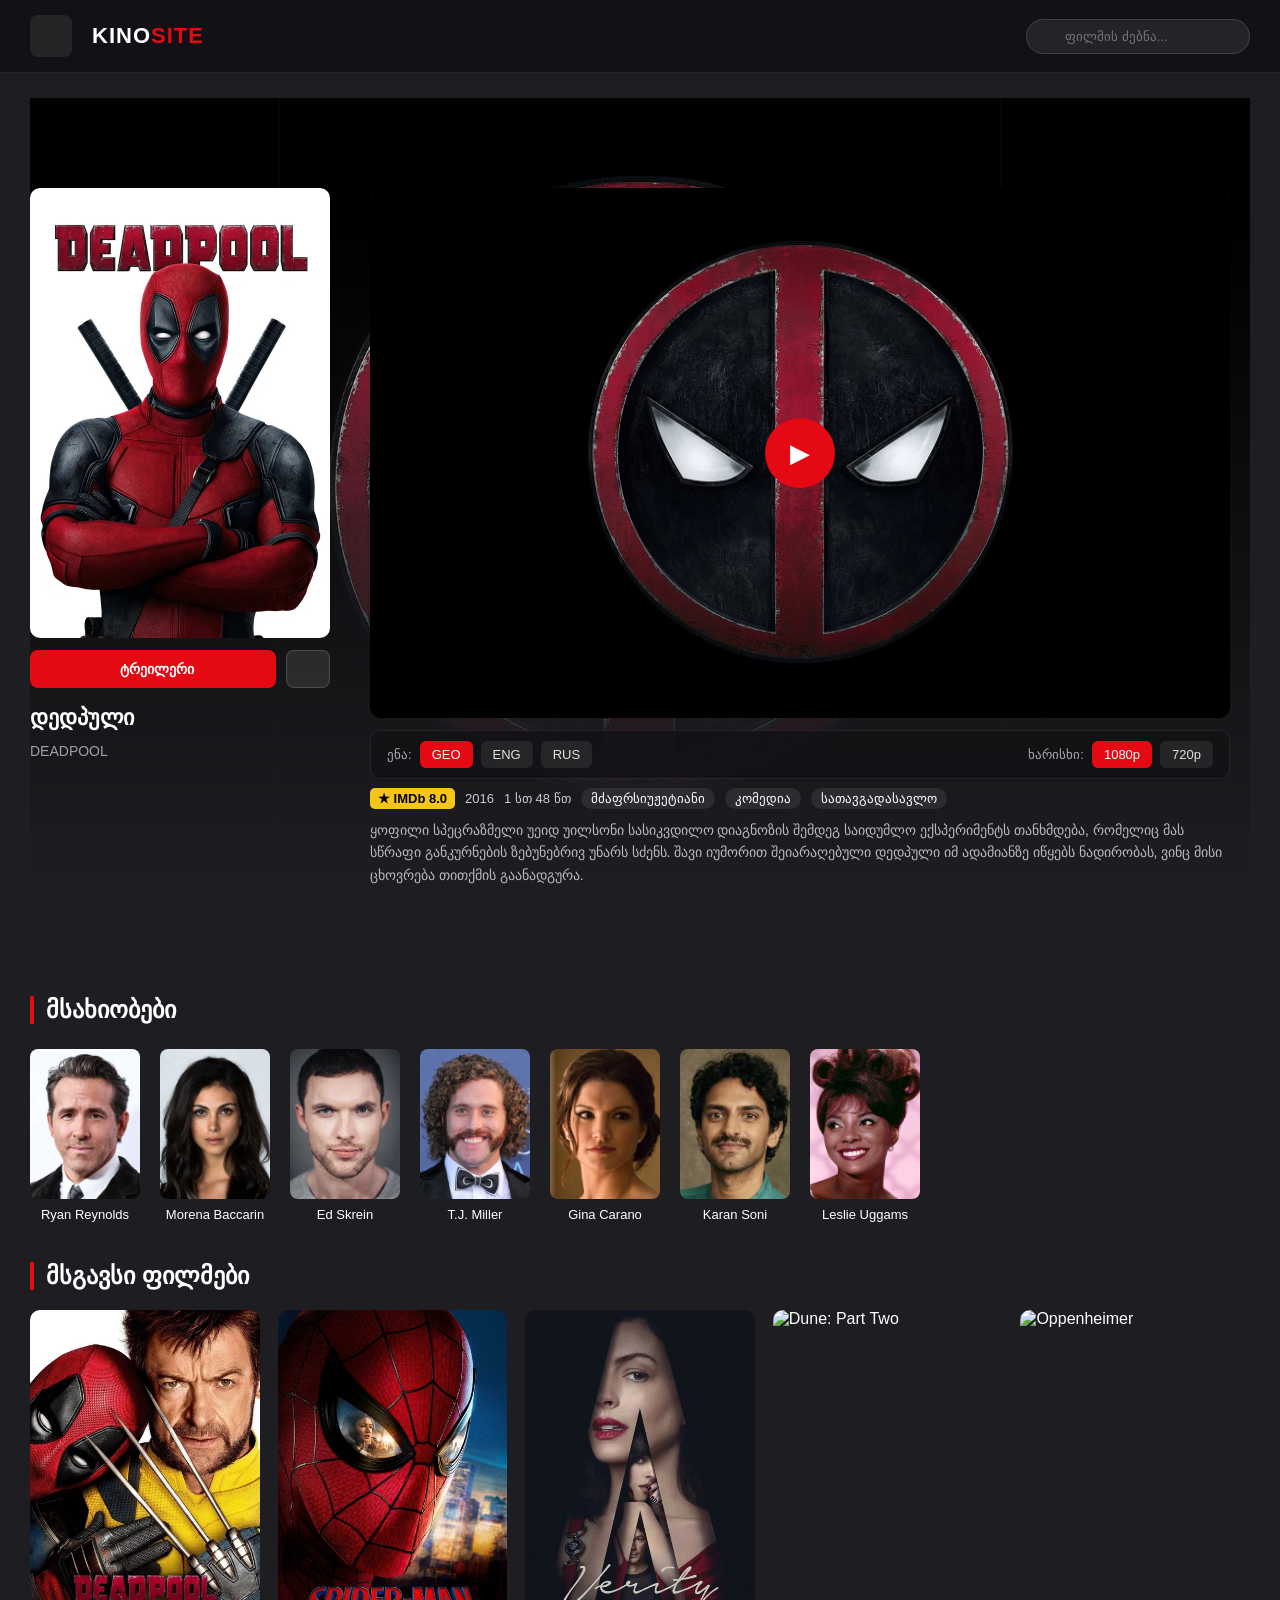
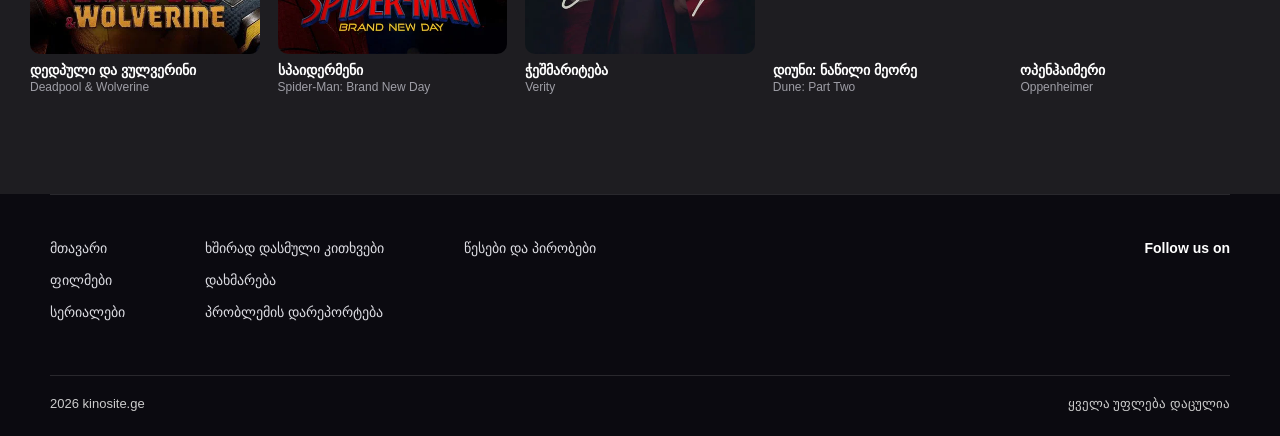
==== commit 1a6f3c33: "qveda" ====
--- a/deadpoolmovie.html
+++ b/deadpoolmovie.html
@@ -10,6 +10,7 @@
         integrity="sha512-x9WwyMYBnlXMNQ6kQ/Lyzu1NqIhLQKL5Oq6xByfXuRj7s9CskyCbLv/1IjqzJmXwFXWr0ov6jBV7Qbc0hh9nHg=="
         crossorigin="anonymous" referrerpolicy="no-referrer">
     <link rel="stylesheet" href="deadpoolmovie.css">
+    <link rel="stylesheet" href="style.css">
     <link rel="stylesheet" href="mtavari.css">
 </head>
 
--- a/style.css
+++ b/style.css
@@ -0,0 +1,750 @@
+* {
+  margin: 0;
+  padding: 0;
+  box-sizing: border-box;
+}
+
+html {
+  scroll-behavior: smooth;
+}
+
+body {
+  width: 100%;
+  background-color: #1E1D21;
+  font-family: Arial, Helvetica, sans-serif;
+}
+
+.toggle-checkbox {
+  display: none;
+}
+
+.navbar {
+  position: sticky;
+  top: 0;
+  z-index: 1000;
+  width: 100%;
+  display: flex;
+  justify-content: space-between;
+  align-items: center;
+  padding: 15px 30px;
+  background: rgba(18, 18, 22, 0.92);
+  backdrop-filter: blur(8px);
+  border-bottom: 1px solid rgba(255, 255, 255, 0.08);
+}
+
+.nav-left {
+  display: flex;
+  align-items: center;
+  gap: 20px;
+  position: relative;
+}
+
+.menu-btn {
+  background: rgba(255, 255, 255, 0.08);
+  color: #fff;
+  font-size: 20px;
+  width: 42px;
+  height: 42px;
+  border-radius: 8px;
+  cursor: pointer;
+  display: flex;
+  align-items: center;
+  justify-content: center;
+  transition: 0.25s;
+  user-select: none;
+  flex-shrink: 0;
+}
+
+.menu-btn:hover {
+  background: #e50914;
+}
+
+.logo {
+  color: #fff;
+  font-size: 22px;
+  font-weight: bold;
+  text-decoration: none;
+  letter-spacing: 1px;
+}
+
+.logo span {
+  color: #e50914;
+}
+
+.dropdown-sidebar {
+  position: absolute;
+  top: 58px;
+  left: 0;
+  width: 250px;
+  max-height: 80vh;
+  overflow-y: auto;
+  background: #18181f;
+  border: 1px solid rgba(255, 255, 255, 0.1);
+  border-radius: 10px;
+  padding: 8px 0;
+  box-shadow: 0 15px 35px rgba(0, 0, 0, 0.65);
+  opacity: 0;
+  visibility: hidden;
+  transform: translateY(-10px);
+  transition: all 0.25s ease;
+}
+
+#menu-toggle:checked ~ .dropdown-sidebar {
+  opacity: 1;
+  visibility: visible;
+  transform: translateY(0);
+}
+
+#menu-toggle:checked + .menu-btn {
+  background: #e50914;
+}
+
+.dropdown-sidebar::-webkit-scrollbar {
+  width: 5px;
+}
+
+.dropdown-sidebar::-webkit-scrollbar-thumb {
+  background: #e50914;
+  border-radius: 5px;
+}
+
+.dropdown-sidebar ul {
+  list-style: none;
+  margin: 0;
+  padding: 0;
+}
+
+.dropdown-sidebar ul li a,
+.genre-label {
+  display: flex;
+  align-items: center;
+  justify-content: space-between;
+  padding: 12px 20px;
+  color: #e0e0e0;
+  text-decoration: none;
+  font-size: 15px;
+  cursor: pointer;
+  transition: 0.2s;
+  user-select: none;
+}
+
+.dropdown-sidebar ul li a {
+  justify-content: flex-start;
+  gap: 12px;
+}
+
+.genre-label span {
+  display: flex;
+  align-items: center;
+  gap: 12px;
+}
+
+.dropdown-sidebar ul li a i:first-child,
+.genre-label span i {
+  width: 18px;
+  text-align: center;
+  color: #e50914;
+}
+
+.dropdown-sidebar ul li a:hover,
+.genre-label:hover {
+  background: rgba(255, 255, 255, 0.07);
+  color: #fff;
+  padding-left: 25px;
+}
+
+.arrow {
+  font-size: 12px;
+  transition: transform 0.25s ease;
+}
+
+.genre-submenu {
+  display: none;
+  background: #121217;
+  padding: 5px 0;
+  border-top: 1px solid rgba(255, 255, 255, 0.05);
+}
+
+#genre-toggle:checked ~ .genre-submenu {
+  display: block;
+}
+
+#genre-toggle:checked + .genre-label .arrow {
+  transform: rotate(180deg);
+}
+
+.genre-submenu li a {
+  padding: 9px 20px 9px 48px;
+  font-size: 14px;
+  color: #b0b0b0;
+}
+
+.genre-submenu li a:hover {
+  color: #e50914;
+  padding-left: 52px;
+}
+
+.search-box {
+  position: relative;
+  display: flex;
+  align-items: center;
+}
+
+.search-box i {
+  position: absolute;
+  left: 14px;
+  color: #888;
+  font-size: 14px;
+  pointer-events: none;
+}
+
+.search-input {
+  background: rgba(255, 255, 255, 0.08);
+  border: 1px solid rgba(255, 255, 255, 0.12);
+  padding: 9px 15px 9px 38px;
+  border-radius: 20px;
+  color: #fff;
+  outline: none;
+  transition: 0.25s;
+}
+
+.search-input:focus {
+  border-color: #e50914;
+}
+
+.slider {
+  position: relative;
+  width: 100%;
+  height: 550px;
+  overflow: hidden;
+}
+
+.slides {
+  display: flex;
+  width: 300%;
+  height: 100%;
+  transition: transform 0.5s ease;
+}
+
+.slide {
+  width: 100%;
+  height: 100%;
+  position: relative;
+}
+
+.slide img {
+  width: 100%;
+  height: 100%;
+  object-fit: cover;
+  filter: brightness(65%);
+}
+
+.slide-text {
+  position: absolute;
+  bottom: 65px;
+  left: 60px;
+  color: #fff;
+}
+
+.reitingi {
+  display: inline-block;
+  background: rgba(229, 9, 20, 0.9);
+  color: #fff;
+  font-size: 13px;
+  font-weight: bold;
+  padding: 4px 10px;
+  border-radius: 6px;
+  margin-bottom: 10px;
+}
+
+.slide-text h2 {
+  font-size: 36px;
+  margin-bottom: 15px;
+}
+
+.watch-btn {
+  display: inline-block;
+  background: #e50914;
+  color: #fff;
+  text-decoration: none;
+  padding: 10px 22px;
+  border-radius: 8px;
+  font-weight: bold;
+}
+
+.isari {
+  position: absolute;
+  top: 50%;
+  transform: translateY(-50%);
+  width: 42px;
+  height: 42px;
+  border-radius: 50%;
+  border: none;
+  background: rgba(18, 18, 22, 0.7);
+  color: #fff;
+  font-size: 16px;
+  cursor: pointer;
+  z-index: 10;
+  transition: 0.2s;
+}
+
+.isari:hover {
+  background: #e50914;
+}
+
+.isari.ukan {
+  left: 16px;
+}
+
+.isari.win {
+  right: 16px;
+}
+
+.wertilebi {
+  position: absolute;
+  bottom: 20px;
+  left: 50%;
+  transform: translateX(-50%);
+  display: flex;
+  gap: 8px;
+  z-index: 10;
+}
+
+.wertili {
+  width: 10px;
+  height: 10px;
+  border-radius: 50%;
+  background: rgba(255, 255, 255, 0.4);
+  cursor: pointer;
+  transition: 0.25s;
+}
+
+.wertili.active {
+  width: 24px;
+  border-radius: 6px;
+  background: #e50914;
+}
+
+.container {
+  width: 100%;
+  max-width: none;
+  display: flex;
+  flex-direction: column;
+  align-items: center;
+  gap: 28px;
+  margin: 25px auto 50px;
+  padding: 0 30px;
+}
+
+.top-ateuli {
+  width: 100%;
+}
+
+.satauri {
+  width: 100%;
+  display: flex;
+  justify-content: space-between;
+  align-items: center;
+  border-left: 4px solid #e50914;
+  padding-left: 12px;
+  margin-bottom: 16px;
+}
+
+.satauri h2 {
+  color: #fff;
+  font-size: 20px;
+}
+
+.ateulis-xazi {
+  display: grid;
+  grid-template-columns: repeat(10, 1fr);
+  gap: 14px;
+  overflow: hidden;
+  padding-bottom: 10px;
+}
+
+.top-kino {
+  position: relative;
+  width: 100%;
+  display: flex;
+  align-items: flex-end;
+  justify-content: flex-end;
+  text-decoration: none;
+  padding-left: 28px;
+}
+
+.cifri {
+  position: absolute;
+  left: 0;
+  bottom: -6px;
+  font-size: 68px;
+  font-weight: 900;
+  line-height: 1;
+  color: #1E1D21;
+  -webkit-text-stroke: 2px rgba(255, 255, 255, 0.35);
+  user-select: none;
+  z-index: 1;
+}
+
+.top-kino img {
+  position: relative;
+  z-index: 2;
+  width: 100%;
+  aspect-ratio: 2 / 3;
+  object-fit: cover;
+  border-radius: 10px;
+  transition: 0.3s;
+}
+
+.top-kino:hover img {
+  transform: scale(1.04);
+}
+
+.filtrebi {
+  width: 100%;
+  display: flex;
+  flex-wrap: wrap;
+  gap: 10px;
+}
+
+.filtri-btn {
+  background: rgba(255, 255, 255, 0.08);
+  color: #dcdce2;
+  border: 1px solid rgba(255, 255, 255, 0.1);
+  padding: 8px 16px;
+  border-radius: 20px;
+  font-size: 13px;
+  cursor: pointer;
+  transition: 0.2s;
+}
+
+.filtri-btn:hover,
+.filtri-btn.active {
+  background: #e50914;
+  border-color: #e50914;
+  color: #fff;
+}
+
+.card {
+  width: 100%;
+  color: white;
+  display: grid;
+  grid-template-columns: repeat(auto-fill, minmax(175px, 1fr));
+  gap: 18px;
+}
+
+.kino {
+  width: 100%;
+  display: flex;
+  flex-direction: column;
+}
+
+.kino .img {
+  position: relative;
+  width: 100%;
+  border-radius: 12px;
+  overflow: hidden;
+}
+
+.kino .img img {
+  width: 100%;
+  aspect-ratio: 2 / 3;
+  object-fit: cover;
+  border-radius: 12px;
+  display: block;
+  transition: 0.35s;
+}
+
+.qula {
+  position: absolute;
+  top: 8px;
+  left: 8px;
+  background: #f5c518;
+  color: #000;
+  font-size: 11px;
+  font-weight: bold;
+  padding: 2px 6px;
+  border-radius: 5px;
+  z-index: 2;
+}
+
+.weli {
+  position: absolute;
+  top: 8px;
+  right: 8px;
+  background: rgba(18, 18, 22, 0.85);
+  color: #fff;
+  font-size: 11px;
+  padding: 2px 6px;
+  border-radius: 5px;
+  z-index: 2;
+}
+
+.ena {
+  position: absolute;
+  bottom: 8px;
+  left: 8px;
+  background: #e50914;
+  color: #fff;
+  font-size: 10px;
+  font-weight: bold;
+  padding: 2px 6px;
+  border-radius: 4px;
+  z-index: 2;
+}
+
+.chartva {
+  position: absolute;
+  top: 50%;
+  left: 50%;
+  transform: translate(-50%, -50%) scale(0.8);
+  width: 46px;
+  height: 46px;
+  background: #e50914;
+  color: #fff;
+  border-radius: 50%;
+  display: flex;
+  align-items: center;
+  justify-content: center;
+  font-size: 16px;
+  opacity: 0;
+  transition: 0.25s;
+  z-index: 2;
+}
+
+.kino .img:hover img {
+  filter: brightness(55%);
+  transform: scale(1.04);
+}
+
+.kino .img:hover .chartva {
+  opacity: 1;
+  transform: translate(-50%, -50%) scale(1);
+}
+
+.title {
+  margin-top: 7px;
+}
+
+.title p:first-child {
+  font-size: 13px;
+  font-weight: bold;
+  color: #fff;
+}
+
+.title p:last-child {
+  font-size: 11px;
+  color: #a0a0a8;
+  margin-top: 2px;
+}
+
+.ver-moidzebna {
+  display: none;
+  color: #a0a0a8;
+  font-size: 16px;
+  padding: 20px 0;
+}
+
+.gverdebi {
+  display: flex;
+  gap: 8px;
+  margin-top: 10px;
+}
+
+.gverdi-btn {
+  background: rgba(255, 255, 255, 0.08);
+  color: #fff;
+  text-decoration: none;
+  padding: 8px 14px;
+  border-radius: 8px;
+  font-size: 14px;
+  transition: 0.2s;
+}
+
+.gverdi-btn:hover,
+.gverdi-btn.active {
+  background: #e50914;
+}
+
+.magla-asvla {
+  position: fixed;
+  bottom: 25px;
+  right: 25px;
+  width: 44px;
+  height: 44px;
+  background: #e50914;
+  color: #fff;
+  border-radius: 50%;
+  display: none;
+  align-items: center;
+  justify-content: center;
+  text-decoration: none;
+  font-size: 16px;
+  box-shadow: 0 6px 20px rgba(0, 0, 0, 0.5);
+  z-index: 900;
+  transition: 0.25s;
+}
+
+.magla-asvla.visible {
+  display: flex;
+}
+
+.magla-asvla:hover {
+  transform: translateY(-3px);
+}
+
+.footer {
+  width: 100%;
+  background: #0b0a10;
+  color: #e0e0e0;
+  padding: 0 50px 25px;
+  margin-top: 60px;
+  font-size: 14px;
+  box-sizing: border-box;
+}
+
+.footer-top {
+  border-top: 1px solid rgba(255, 255, 255, 0.12);
+  padding: 45px 0 55px;
+  display: flex;
+  flex-direction: row;
+  justify-content: space-between;
+  align-items: flex-start;
+  width: 100%;
+}
+
+.footer-links {
+  display: grid;
+  grid-template-columns: repeat(3, auto);
+  gap: 80px;
+}
+
+.footer-links ul {
+  list-style: none;
+  margin: 0;
+  padding: 0;
+  display: flex;
+  flex-direction: column;
+  gap: 16px;
+  width: auto;
+}
+
+.footer-links a {
+  color: #dcdce2;
+  text-decoration: none;
+  white-space: nowrap;
+}
+
+.footer-links a:hover {
+  color: #e50914;
+}
+
+.footer-social {
+  text-align: center;
+}
+
+.footer-social h4 {
+  margin: 0 0 15px 0;
+  font-size: 14px;
+  color: #fff;
+}
+
+.social-icons {
+  display: flex;
+  flex-direction: row;
+  justify-content: center;
+  gap: 14px;
+}
+
+.social-icons a {
+  color: #ccc;
+  font-size: 22px;
+  text-decoration: none;
+}
+
+.social-icons a:hover {
+  color: #fff;
+}
+
+.footer-bottom {
+  border-top: 1px solid rgba(255, 255, 255, 0.12);
+  padding-top: 20px;
+  display: flex;
+  flex-direction: row;
+  justify-content: space-between;
+  width: 100%;
+  color: #ccc;
+  font-size: 13px;
+}
+
+@media (max-width: 1260px) {
+  .ateulis-xazi {
+    grid-template-columns: repeat(5, 1fr);
+    gap: 14px;
+  }
+
+  .navbar {
+    padding: 12px 15px;
+  }
+
+  .nav-left {
+    gap: 10px;
+  }
+
+  .search-input {
+    width: 145px;
+    padding: 8px 12px 8px 34px;
+    font-size: 13px;
+  }
+
+  .slider {
+    height: 360px;
+  }
+
+  .slide-text {
+    bottom: 45px;
+    left: 20px;
+    right: 20px;
+  }
+
+  .slide-text h2 {
+    font-size: 22px;
+    margin-bottom: 10px;
+  }
+
+  .footer {
+    padding: 0 20px 20px;
+  }
+
+  .footer-top {
+    flex-direction: column;
+    gap: 30px;
+  }
+
+  .footer-links {
+    grid-template-columns: 1fr;
+    gap: 25px;
+  }
+
+  .footer-bottom {
+    flex-direction: column;
+    gap: 10px;
+    text-align: center;
+  }
+}
+
+@media (max-width: 768px) {
+  .ateulis-xazi {
+    grid-template-columns: repeat(2, 1fr);
+    gap: 12px;
+  }
+
+  .container {
+    padding: 0 15px;
+  }
+
+  .card {
+    grid-template-columns: repeat(3, 1fr);
+    gap: 10px;
+  }
+}
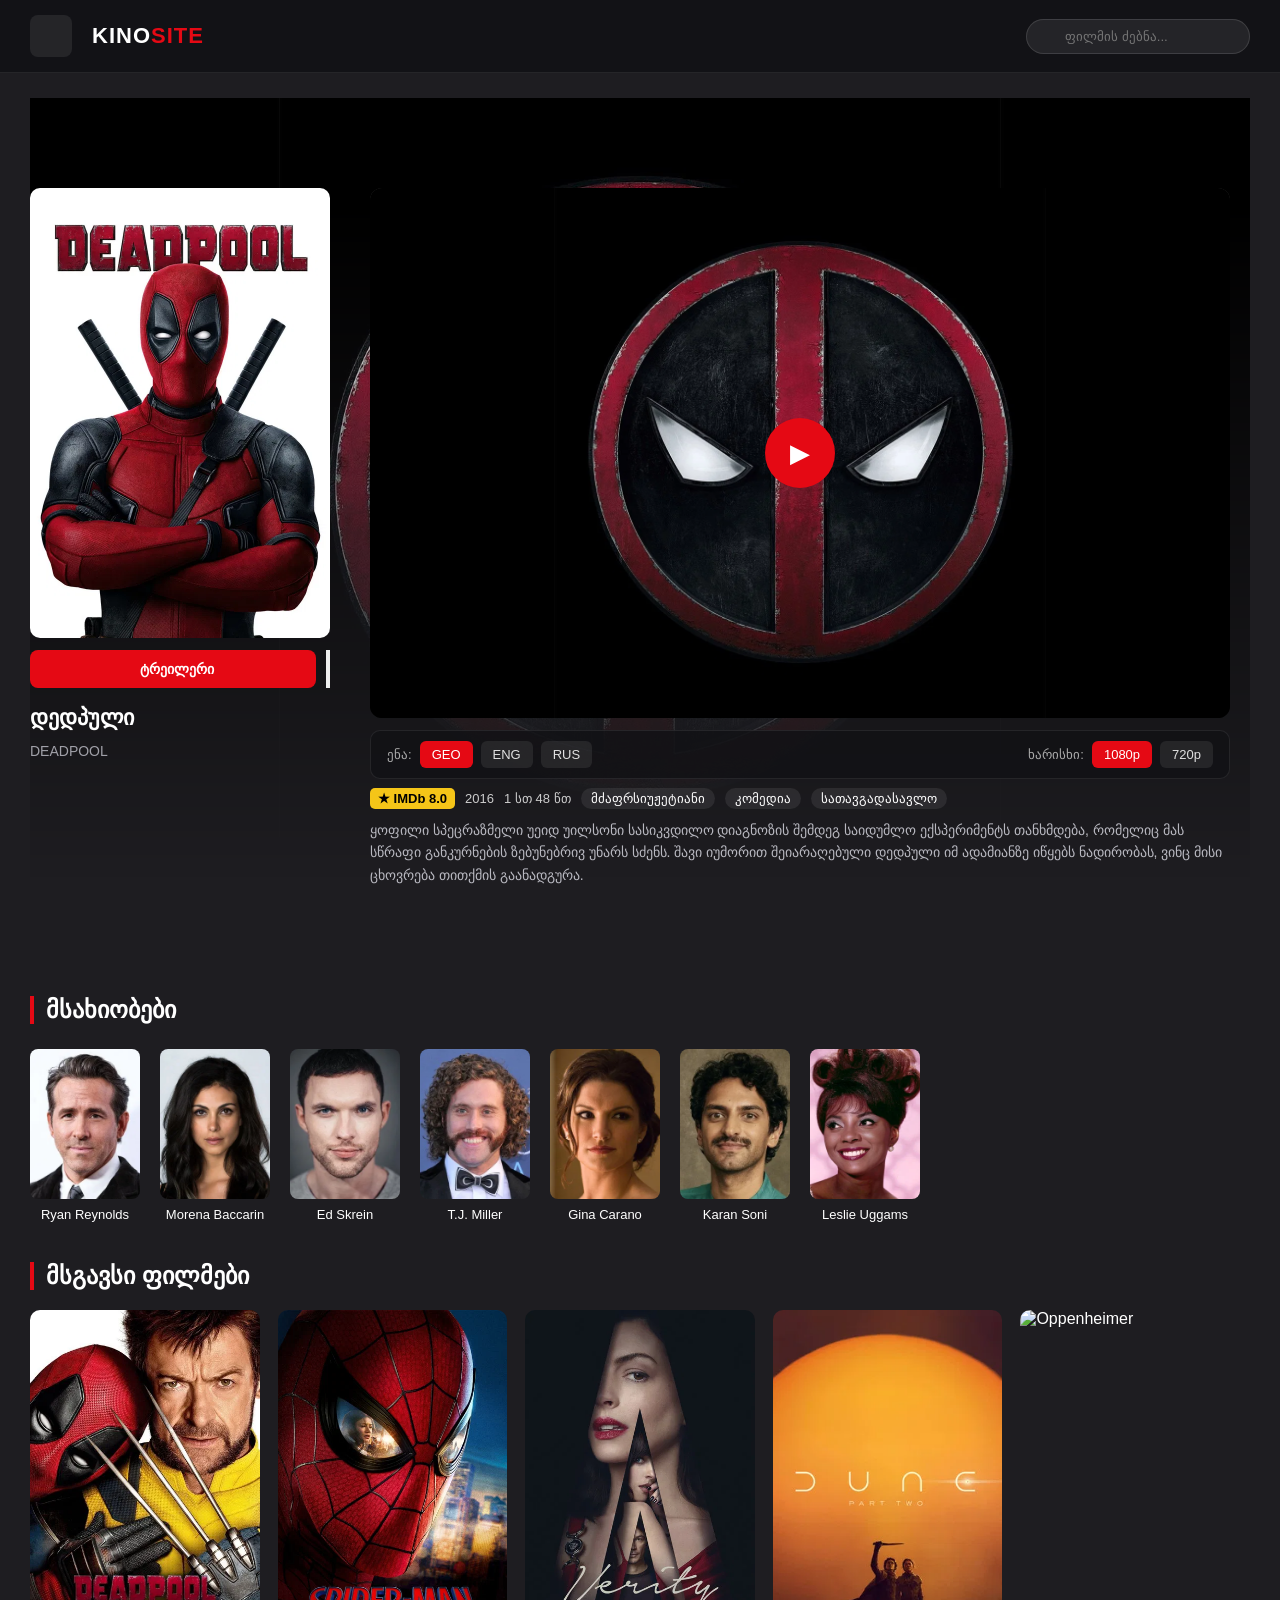
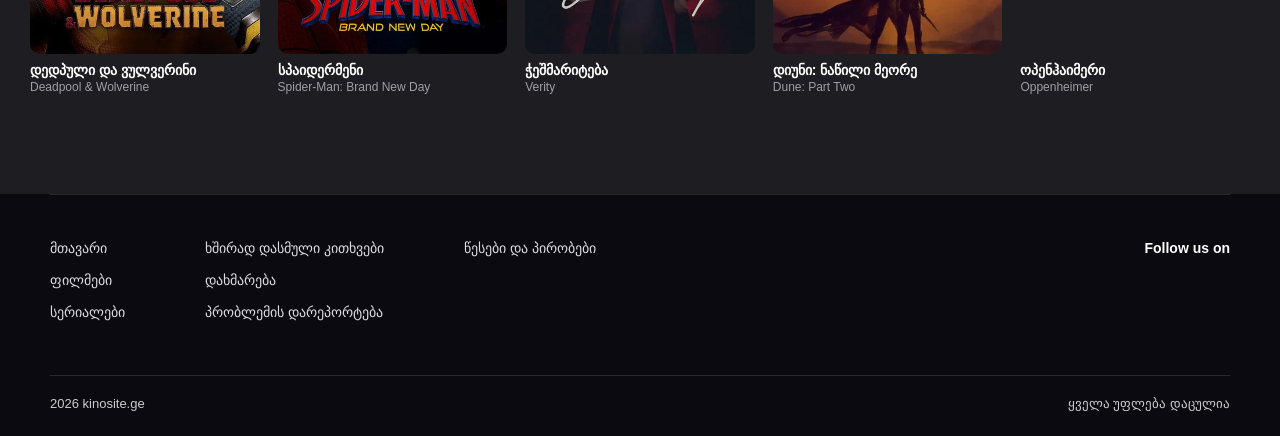
==== commit 42b1f927: "moree" ====
--- a/deadpoolmovie.html
+++ b/deadpoolmovie.html
@@ -78,7 +78,7 @@
                 <button type="button" class="trailer-btn" onclick="openTrailer()">
                     <i class="fa-solid fa-film"></i> ტრეილერი
                 </button>
-                <button type="button" class="fav-btn" id="favBtn" onclick="toggleFavorite()">
+                <button type="button"  onclick="toggleFavorite()">
                     <i class="fa-solid fa-heart"></i>
                 </button>
             </div>
